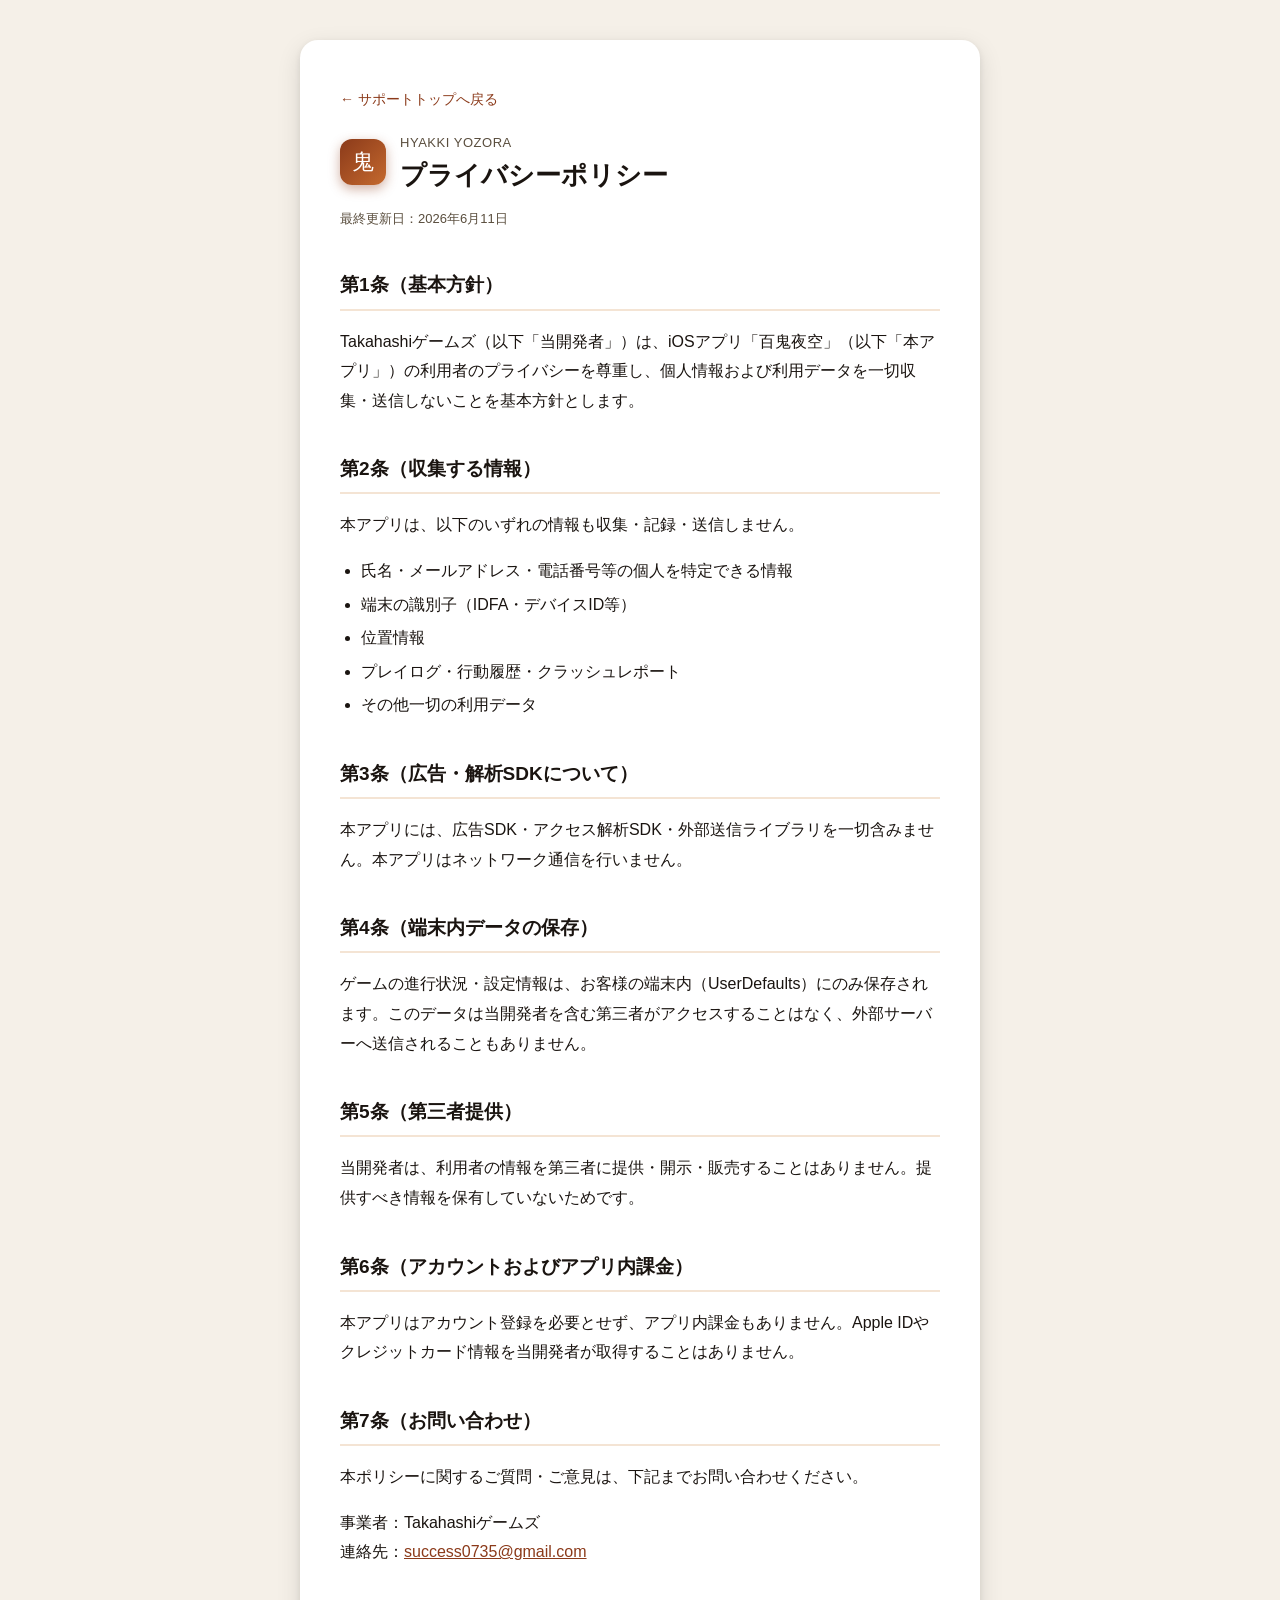
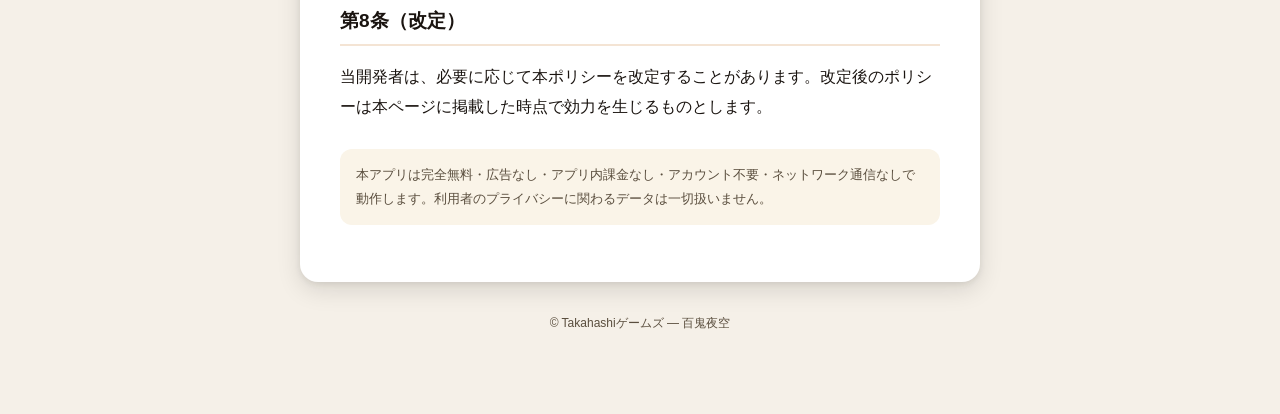
==== privacy.html @ 0e951652 "Add support and privacy policy pages for Hyakki Yozora Co-Authored-By: Claude Fable 5 <noreply@anthr" ====
<!DOCTYPE html>
<html lang="ja">
<head>
  <meta charset="UTF-8">
  <meta name="viewport" content="width=device-width, initial-scale=1.0">
  <title>プライバシーポリシー｜百鬼夜空</title>
  <meta name="description" content="iOSアプリ「百鬼夜空」のプライバシーポリシー。">
  <link rel="stylesheet" href="style.css">
</head>
<body>
  <div class="wrap">
    <div class="paper">
      <a class="back" href="index.html">← サポートトップへ戻る</a>

      <div class="hero">
        <div class="hero-mark">鬼</div>
        <div>
          <div class="app-name">HYAKKI YOZORA</div>
          <h1>プライバシーポリシー</h1>
        </div>
      </div>
      <p class="updated">最終更新日：2026年6月11日</p>

      <h2>第1条（基本方針）</h2>
      <p>Takahashiゲームズ（以下「当開発者」）は、iOSアプリ「百鬼夜空」（以下「本アプリ」）の利用者のプライバシーを尊重し、個人情報および利用データを一切収集・送信しないことを基本方針とします。</p>

      <h2>第2条（収集する情報）</h2>
      <p>本アプリは、以下のいずれの情報も収集・記録・送信しません。</p>
      <ul>
        <li>氏名・メールアドレス・電話番号等の個人を特定できる情報</li>
        <li>端末の識別子（IDFA・デバイスID等）</li>
        <li>位置情報</li>
        <li>プレイログ・行動履歴・クラッシュレポート</li>
        <li>その他一切の利用データ</li>
      </ul>

      <h2>第3条（広告・解析SDKについて）</h2>
      <p>本アプリには、広告SDK・アクセス解析SDK・外部送信ライブラリを一切含みません。本アプリはネットワーク通信を行いません。</p>

      <h2>第4条（端末内データの保存）</h2>
      <p>ゲームの進行状況・設定情報は、お客様の端末内（UserDefaults）にのみ保存されます。このデータは当開発者を含む第三者がアクセスすることはなく、外部サーバーへ送信されることもありません。</p>

      <h2>第5条（第三者提供）</h2>
      <p>当開発者は、利用者の情報を第三者に提供・開示・販売することはありません。提供すべき情報を保有していないためです。</p>

      <h2>第6条（アカウントおよびアプリ内課金）</h2>
      <p>本アプリはアカウント登録を必要とせず、アプリ内課金もありません。Apple IDやクレジットカード情報を当開発者が取得することはありません。</p>

      <h2>第7条（お問い合わせ）</h2>
      <p>本ポリシーに関するご質問・ご意見は、下記までお問い合わせください。</p>
      <p>事業者：Takahashiゲームズ<br>
      連絡先：<a href="mailto:success0735@gmail.com">success0735@gmail.com</a></p>

      <h2>第8条（改定）</h2>
      <p>当開発者は、必要に応じて本ポリシーを改定することがあります。改定後のポリシーは本ページに掲載した時点で効力を生じるものとします。</p>

      <p class="note">本アプリは完全無料・広告なし・アプリ内課金なし・アカウント不要・ネットワーク通信なしで動作します。利用者のプライバシーに関わるデータは一切扱いません。</p>
    </div>
    <footer>© Takahashiゲームズ — 百鬼夜空</footer>
  </div>
</body>
</html>
---- style.css ----
:root {
  --bg: #f5f0e8;
  --paper: #ffffff;
  --ink: #1a1410;
  --ink-soft: #5a4e3e;
  --accent: #8b3a1a;
  --accent-2: #c4692e;
  --accent-soft: #f4e4d4;
  --rule: #e2d8c8;
  --warm: #faf4e8;
}
@media (prefers-color-scheme: dark) {
  :root {
    --bg: #110d08;
    --paper: #1e1710;
    --ink: #f0e8da;
    --ink-soft: #b0a090;
    --accent: #e8905a;
    --accent-2: #f4b87a;
    --accent-soft: #3a2518;
    --rule: #382a1c;
    --warm: #2a1e12;
  }
}
* { box-sizing: border-box; }
html, body {
  margin: 0; padding: 0;
  background: var(--bg); color: var(--ink);
  font-family: -apple-system, BlinkMacSystemFont, "Hiragino Sans", "Yu Gothic", "Meiryo", sans-serif;
  line-height: 1.85; font-size: 16px;
}
a { color: var(--accent); }
.wrap { max-width: 720px; margin: 0 auto; padding: 40px 20px 80px; }
.paper {
  background: var(--paper); border-radius: 18px; padding: 44px 40px;
  box-shadow: 0 8px 24px rgba(17, 13, 8, 0.12), 0 2px 6px rgba(17, 13, 8, 0.08);
}
@media (max-width: 600px) {
  .paper { padding: 28px 20px; }
}
.hero { display: flex; align-items: center; gap: 14px; margin-bottom: 4px; }
.hero-mark {
  width: 46px; height: 46px; border-radius: 12px; flex: none;
  display: grid; place-items: center; font-size: 22px; color: #fff;
  background: linear-gradient(135deg, var(--accent), var(--accent-2));
  box-shadow: 0 4px 12px rgba(139, 58, 26, 0.4);
}
.app-name { font-size: 13px; color: var(--ink-soft); letter-spacing: .04em; }
h1 { font-size: 26px; margin: 2px 0 0; line-height: 1.4; }
h2 { font-size: 19px; margin: 36px 0 10px; padding-bottom: 6px; border-bottom: 2px solid var(--accent-soft); }
h3 { font-size: 16px; margin: 22px 0 6px; color: var(--accent); }
.updated { color: var(--ink-soft); font-size: 13px; margin: 14px 0 0; }
.lead { color: var(--ink-soft); margin-top: 18px; }
ul, ol { padding-left: 1.3em; }
li { margin: 4px 0; }
.note {
  margin-top: 28px; padding: 14px 16px; border-radius: 12px;
  background: var(--warm); color: var(--ink-soft); font-size: 13px;
}
.back { display: inline-block; margin-bottom: 18px; font-size: 14px; text-decoration: none; }
.back:hover { text-decoration: underline; }
.cards { display: grid; gap: 14px; margin-top: 26px; }
.card {
  display: block; text-decoration: none; color: inherit;
  border: 1px solid var(--rule); border-radius: 14px; padding: 18px 20px;
  transition: transform .12s ease, box-shadow .12s ease, border-color .12s ease;
}
.card:hover { transform: translateY(-2px); border-color: var(--accent); box-shadow: 0 6px 18px rgba(139, 58, 26, .18); }
.card .t { font-size: 17px; font-weight: 700; }
.card .d { font-size: 13px; color: var(--ink-soft); margin-top: 4px; }
.card .arrow { float: right; color: var(--accent); font-size: 18px; }
footer { text-align: center; color: var(--ink-soft); font-size: 12px; margin-top: 30px; }
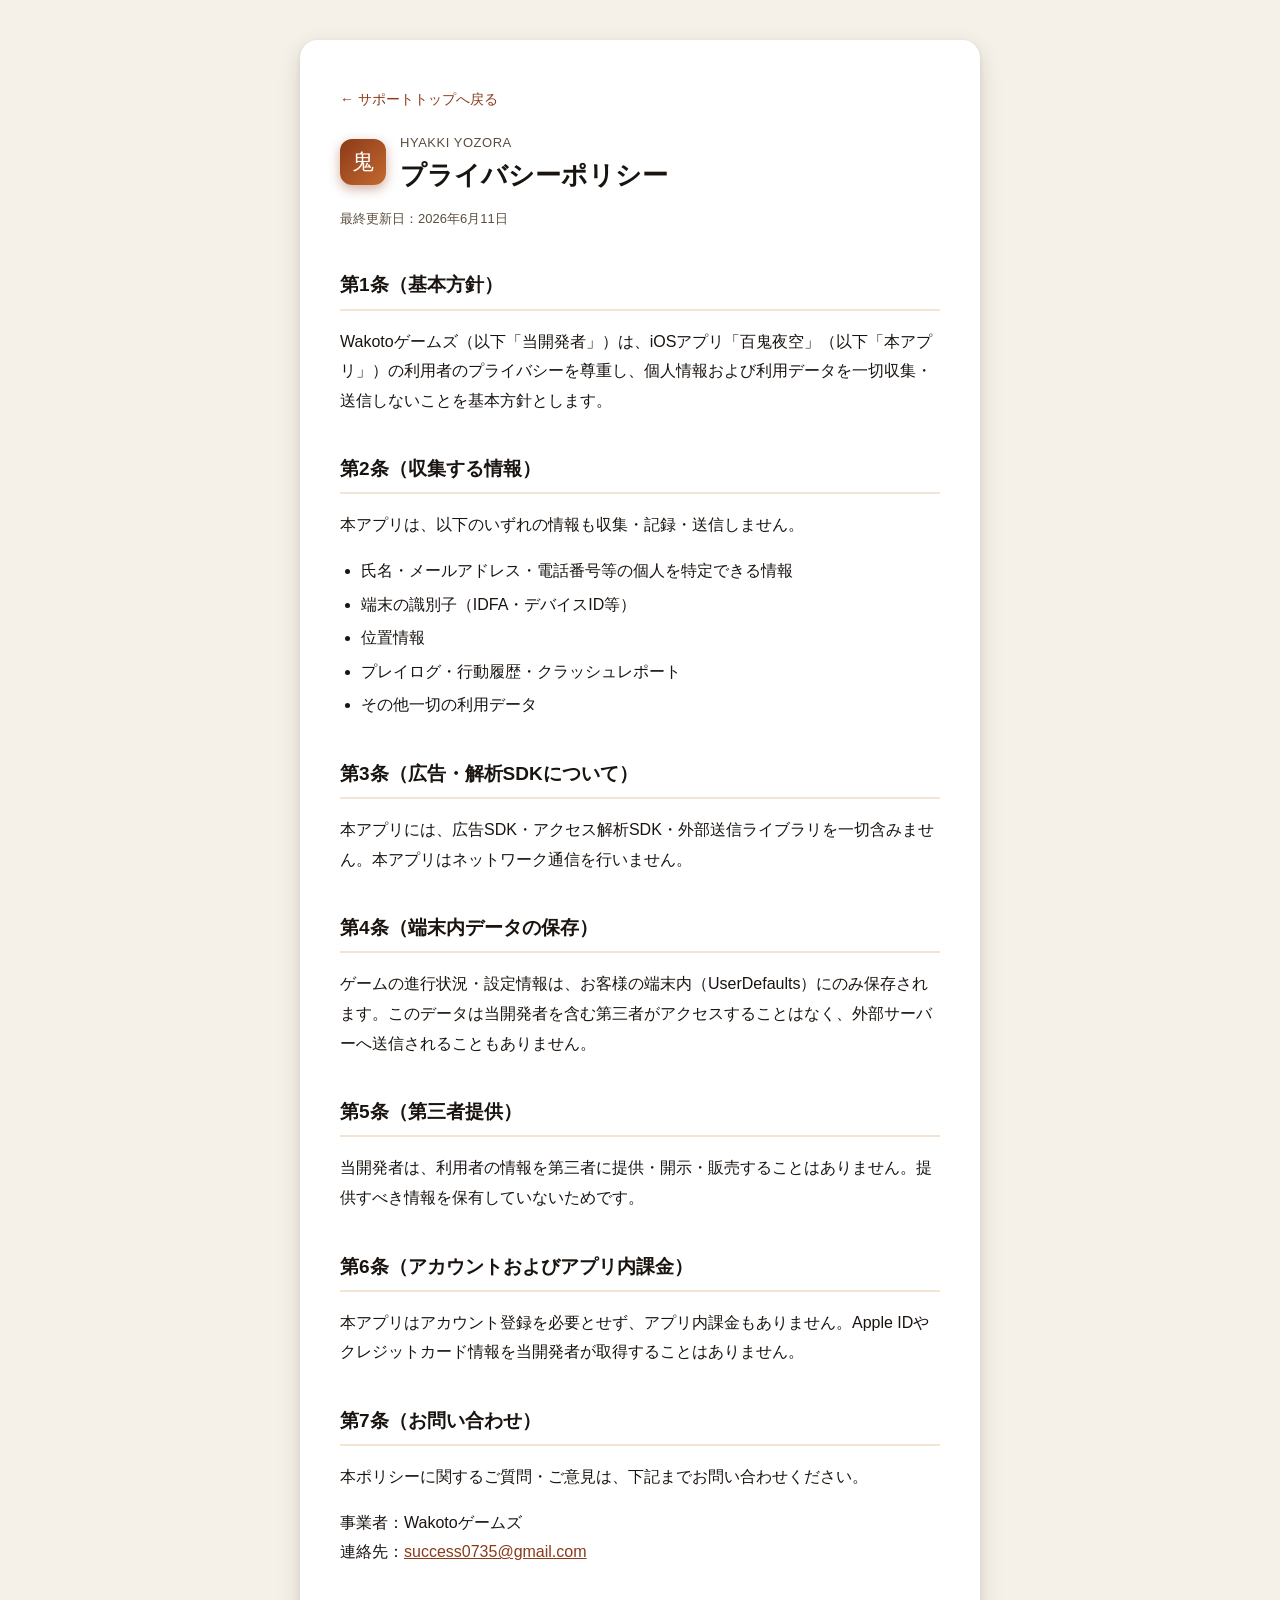
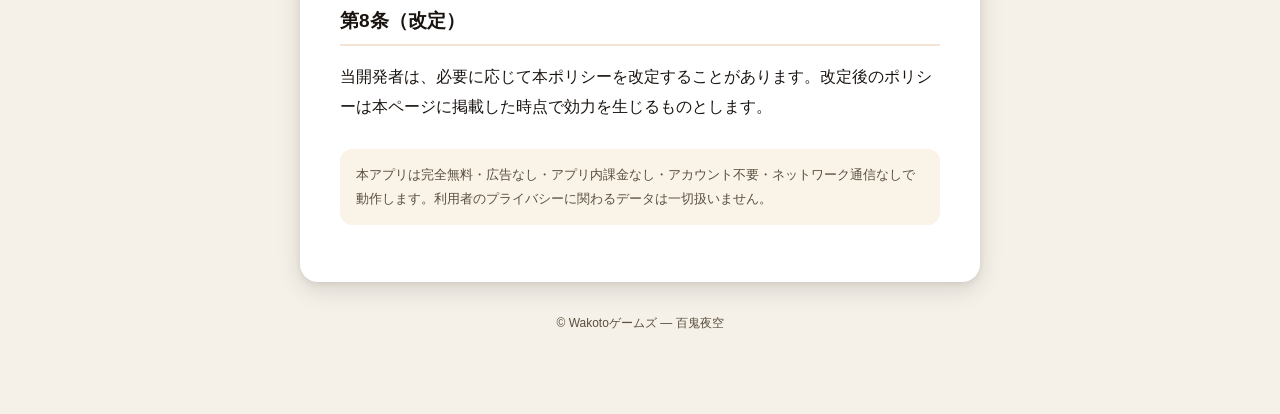
==== commit 4519aec4: "事業者表記をWakotoゲームズに変更 Co-Authored-By: Claude <noreply@anthropic.com>" ====
--- a/privacy.html
+++ b/privacy.html
@@ -22,7 +22,7 @@
       <p class="updated">最終更新日：2026年6月11日</p>
 
       <h2>第1条（基本方針）</h2>
-      <p>Takahashiゲームズ（以下「当開発者」）は、iOSアプリ「百鬼夜空」（以下「本アプリ」）の利用者のプライバシーを尊重し、個人情報および利用データを一切収集・送信しないことを基本方針とします。</p>
+      <p>Wakotoゲームズ（以下「当開発者」）は、iOSアプリ「百鬼夜空」（以下「本アプリ」）の利用者のプライバシーを尊重し、個人情報および利用データを一切収集・送信しないことを基本方針とします。</p>
 
       <h2>第2条（収集する情報）</h2>
       <p>本アプリは、以下のいずれの情報も収集・記録・送信しません。</p>
@@ -48,7 +48,7 @@
 
       <h2>第7条（お問い合わせ）</h2>
       <p>本ポリシーに関するご質問・ご意見は、下記までお問い合わせください。</p>
-      <p>事業者：Takahashiゲームズ<br>
+      <p>事業者：Wakotoゲームズ<br>
       連絡先：<a href="mailto:success0735@gmail.com">success0735@gmail.com</a></p>
 
       <h2>第8条（改定）</h2>
@@ -56,7 +56,7 @@
 
       <p class="note">本アプリは完全無料・広告なし・アプリ内課金なし・アカウント不要・ネットワーク通信なしで動作します。利用者のプライバシーに関わるデータは一切扱いません。</p>
     </div>
-    <footer>© Takahashiゲームズ — 百鬼夜空</footer>
+    <footer>© Wakotoゲームズ — 百鬼夜空</footer>
   </div>
 </body>
 </html>
